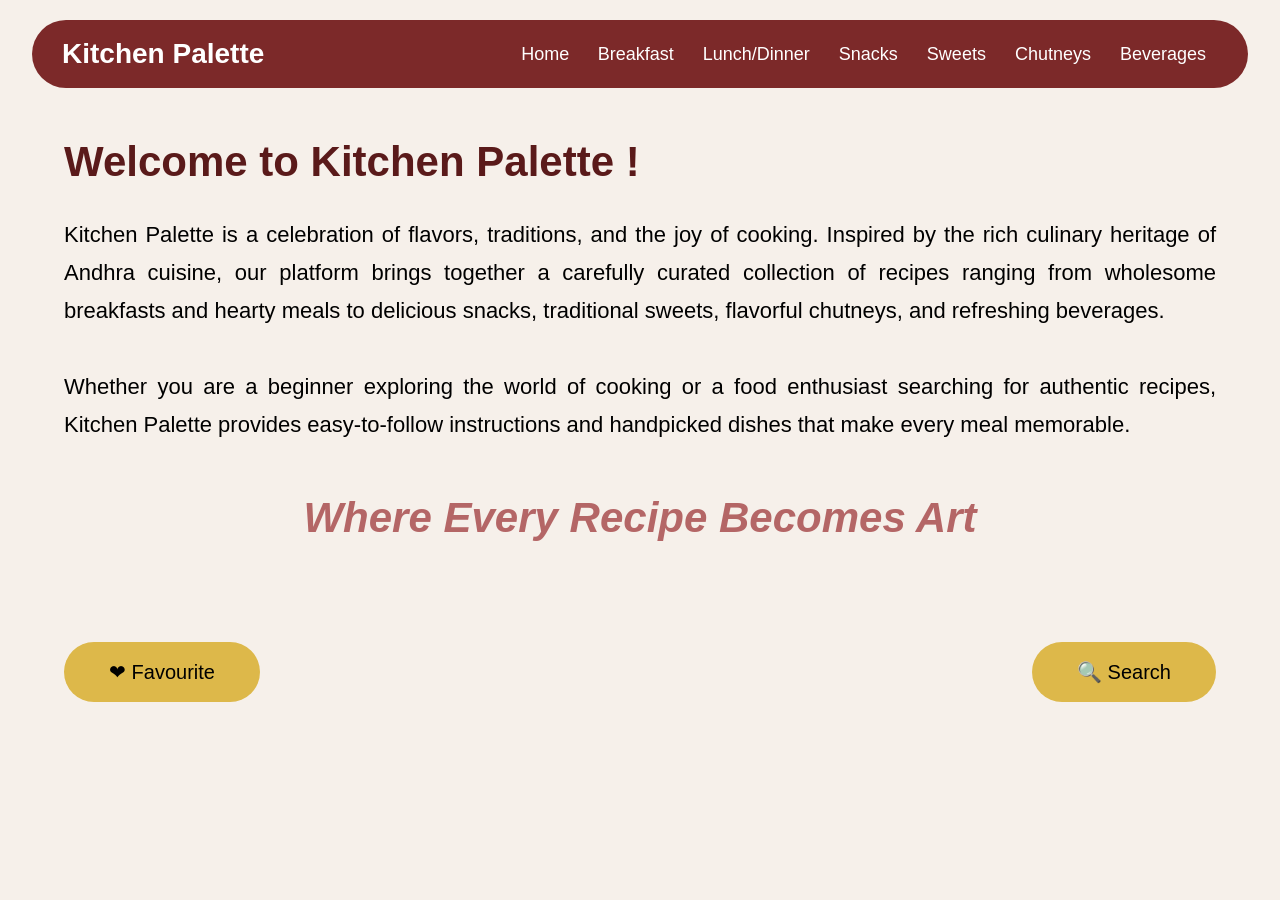
==== index.html @ da4d4ab0 "Initial commit: Kitchen Palette recipe website designed in Figma and developed using HTML, CSS, and " ====
<!DOCTYPE html>
<html>
<head>

    <title>Kitchen Palette</title>

    <link rel="stylesheet"
    href="css/style.css">

</head>

<body>

<header>

    <div class="logo">
        Kitchen Palette
    </div>

    <nav>

        <a href="index.html">Home</a>

        <a href="breakfast.html">
            Breakfast
        </a>

        <a href="lunch.html">
            Lunch/Dinner
        </a>

        <a href="snacks.html">
            Snacks
        </a>

        <a href="sweets.html">
            Sweets
        </a>

        <a href="chutneys.html">
            Chutneys
        </a>

        <a href="beverages.html">
            Beverages
        </a>

    </nav>

</header>

<div class="home-container">

    <h1>
        Welcome to Kitchen Palette !
    </h1>

    <p>

        Kitchen Palette is a celebration
        of flavors, traditions, and the joy
        of cooking. Inspired by the rich
        culinary heritage of Andhra cuisine,
        our platform brings together a
        carefully curated collection of
        recipes ranging from wholesome
        breakfasts and hearty meals to
        delicious snacks, traditional sweets,
        flavorful chutneys, and refreshing
        beverages.

        <br><br>

        Whether you are a beginner exploring
        the world of cooking or a food
        enthusiast searching for authentic
        recipes, Kitchen Palette provides
        easy-to-follow instructions and
        handpicked dishes that make every
        meal memorable.

    </p>

    <h2 class="quote">

        Where Every Recipe
        Becomes Art

    </h2>

    <div class="home-buttons">

        <button onclick="openFavorites()">

            ❤ Favourite

        </button>

        <button onclick="openSearch()">

            🔍 Search

        </button>

    </div>

</div>

<script src="js/search.js"></script>

</body>
</html>
---- css/style.css ----
*{
    margin:0;
    padding:0;
    box-sizing:border-box;
    font-family:Segoe UI,sans-serif;
}

body{
    background:#F6F0EA;
}

/* LOGIN & SIGNUP */

.auth-page{
    background:#7C2929;
    height:100vh;
    display:flex;
    justify-content:center;
    align-items:center;
}

.auth-container{
    width:420px;
    background:#FFF8F0;
    padding:40px;
    border-radius:30px;
}

.auth-container h1{
    text-align:center;
    color:#7C2929;
    margin-bottom:30px;
}

.input-group{
    margin-top:20px;
}

.input-group label{
    display:block;
    margin-bottom:8px;
}

.input-group input{
    width:100%;
    padding:14px;
    border:1px solid #ccc;
    border-radius:12px;
}

.small{
    color:gray;
    font-size:13px;
    margin-top:5px;
}

.auth-btn{
    width:100%;
    margin-top:30px;
    padding:15px;
    border:none;
    border-radius:30px;
    background:#DDB84A;
    font-size:18px;
    cursor:pointer;
}

.google-btn{
    width:100%;
    padding:15px;
    margin-top:15px;
    border-radius:30px;
    border:1px solid gray;
    background:white;
    cursor:pointer;
}

.bottom-text{
    text-align:center;
    margin-top:20px;
}

.bottom-text a{
    color:#7C2929;
    text-decoration:none;
}

/* NAVBAR */

header{
    width:95%;
    margin:20px auto;
    background:#7C2929;
    padding:18px 30px;
    border-radius:40px;

    display:flex;
    justify-content:space-between;
    align-items:center;
}

.logo{
    color:white;
    font-size:28px;
    font-weight:bold;
}

nav a{
    color:white;
    text-decoration:none;
    margin:0 12px;
    font-size:18px;
}

nav a:hover{
    color:#F2D15C;
}

/* HOME */

.home-container{
    width:90%;
    margin:auto;
    margin-top:50px;
}

.home-container h1{
    color:#5A1A1A;
    font-size:42px;
    margin-bottom:30px;
}

.home-container p{
    font-size:22px;
    line-height:38px;
    text-align:justify;
}

.quote{
    text-align:center;
    margin-top:50px;

    color:#B46666;

    font-size:42px;

    font-style:italic;
}

.home-buttons{
    display:flex;
    justify-content:space-between;
    margin-top:100px;
}

.home-buttons button{
    background:#DDB84A;

    border:none;

    padding:18px 45px;

    border-radius:40px;

    font-size:20px;

    cursor:pointer;
}

.home-buttons button:hover{
    transform:scale(1.05);
}


/* RECIPE PAGE */

.page-title{
    width:90%;
    margin:30px auto;
    color:#7C2929;
    font-size:40px;
}

.recipe-card{
    width:90%;
    margin:30px auto;
    background:#ffffff;
    border-radius:30px;
    padding:35px;
    box-shadow:0 5px 15px rgba(0,0,0,0.1);

    display:flex;
    justify-content:space-between;
    align-items:center;

    gap:50px;
}

.recipe-content{
    flex:1;
}

.recipe-content h2{
    color:#7C2929;
    font-size:48px;
    margin-bottom:30px;
}

.recipe-content h3{
    margin-top:25px;
    margin-bottom:10px;
    font-size:32px;
}

.recipe-content p{
    font-size:24px;
    line-height:40px;
    color:#444;
}

.recipe-image{
    width:380px;
}

.recipe-image img{
    width:100%;
    height:280px;
    object-fit:cover;
    border-radius:20px;
}

.recipe-card button{
    margin-top:30px;
    padding:18px 35px;
    border:none;
    border-radius:30px;
    background:#DDB84A;
    font-size:20px;
    cursor:pointer;
}

@media(max-width:900px){

    .recipe-card{
        flex-direction:column;
    }

    .recipe-image{
        width:100%;
    }
}

.search-container{
    width:90%;
    margin:30px auto;

    display:flex;
    justify-content:center;
    align-items:center;
    gap:15px;
}

.search-container input{
    width:400px;
    padding:15px;

    border:1px solid #ccc;
    border-radius:30px;

    font-size:16px;
}

.search-container button{
    padding:15px 25px;

    background:#DDB84A;

    border:none;

    border-radius:30px;

    cursor:pointer;

    font-size:16px;
}

.fav-btn{
    background:#7C2929;

    color:white;

    padding:15px 25px;

    border-radius:30px;

    text-decoration:none;
}
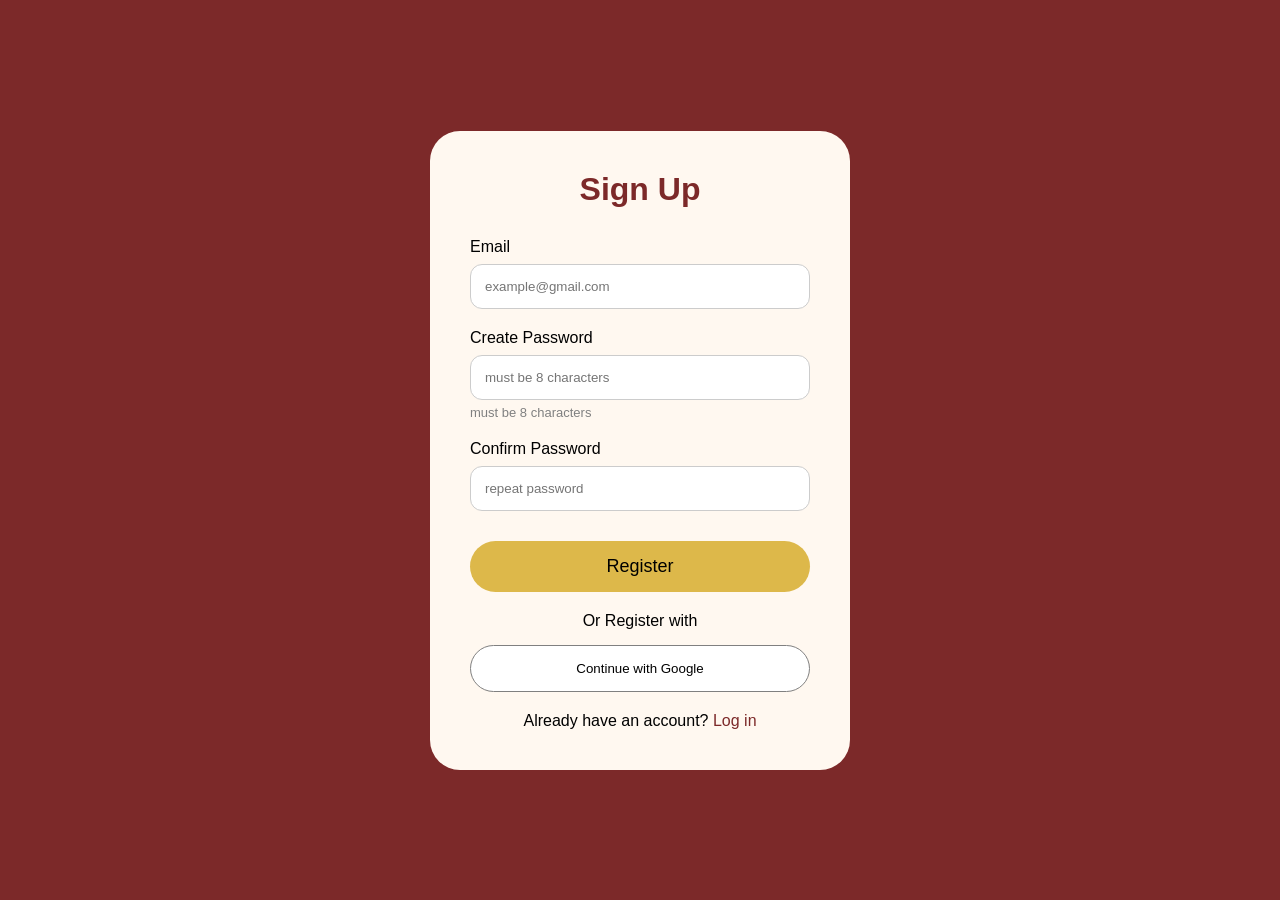
==== commit 4d877185: "Changed startup page to signup" ====
--- a/index.html
+++ b/index.html
@@ -2,111 +2,79 @@
 <html>
 <head>
 
-    <title>Kitchen Palette</title>
+<title>Sign Up</title>
 
-    <link rel="stylesheet"
-    href="css/style.css">
+<link rel="stylesheet"
+href="css/style.css">
 
 </head>
 
-<body>
+<body class="auth-page">
 
-<header>
+<div class="auth-container">
 
-    <div class="logo">
-        Kitchen Palette
+    <h1>Sign Up</h1>
+
+    <div class="input-group">
+        <label>Email</label>
+
+        <input
+        type="email"
+        id="email"
+        placeholder="example@gmail.com">
     </div>
 
-    <nav>
+    <div class="input-group">
+        <label>Create Password</label>
 
-        <a href="index.html">Home</a>
+        <input
+        type="password"
+        id="password"
+        placeholder="must be 8 characters">
 
-        <a href="breakfast.html">
-            Breakfast
-        </a>
+        <p class="small">
+            must be 8 characters
+        </p>
+    </div>
 
-        <a href="lunch.html">
-            Lunch/Dinner
-        </a>
+    <div class="input-group">
+        <label>Confirm Password</label>
 
-        <a href="snacks.html">
-            Snacks
-        </a>
+        <input
+        type="password"
+        id="confirm"
+        placeholder="repeat password">
+    </div>
 
-        <a href="sweets.html">
-            Sweets
-        </a>
+    <button
+    class="auth-btn"
+    onclick="signup()">
 
-        <a href="chutneys.html">
-            Chutneys
-        </a>
+        Register
 
-        <a href="beverages.html">
-            Beverages
-        </a>
+    </button>
 
-    </nav>
-
-</header>
-
-<div class="home-container">
-
-    <h1>
-        Welcome to Kitchen Palette !
-    </h1>
-
-    <p>
-
-        Kitchen Palette is a celebration
-        of flavors, traditions, and the joy
-        of cooking. Inspired by the rich
-        culinary heritage of Andhra cuisine,
-        our platform brings together a
-        carefully curated collection of
-        recipes ranging from wholesome
-        breakfasts and hearty meals to
-        delicious snacks, traditional sweets,
-        flavorful chutneys, and refreshing
-        beverages.
-
-        <br><br>
-
-        Whether you are a beginner exploring
-        the world of cooking or a food
-        enthusiast searching for authentic
-        recipes, Kitchen Palette provides
-        easy-to-follow instructions and
-        handpicked dishes that make every
-        meal memorable.
-
+    <p style="text-align:center;margin-top:20px;">
+        Or Register with
     </p>
 
-    <h2 class="quote">
+    <button class="google-btn">
+        Continue with Google
+    </button>
 
-        Where Every Recipe
-        Becomes Art
+    <div class="bottom-text">
 
-    </h2>
+        Already have an account?
 
-    <div class="home-buttons">
-
-        <button onclick="openFavorites()">
-
-            ❤ Favourite
-
-        </button>
-
-        <button onclick="openSearch()">
-
-            🔍 Search
-
-        </button>
+        <a href="login.html">
+            Log in
+        </a>
 
     </div>
 
 </div>
 
-<script src="js/search.js"></script>
+<script src="js/auth.js"></script>
 
 </body>
 </html>
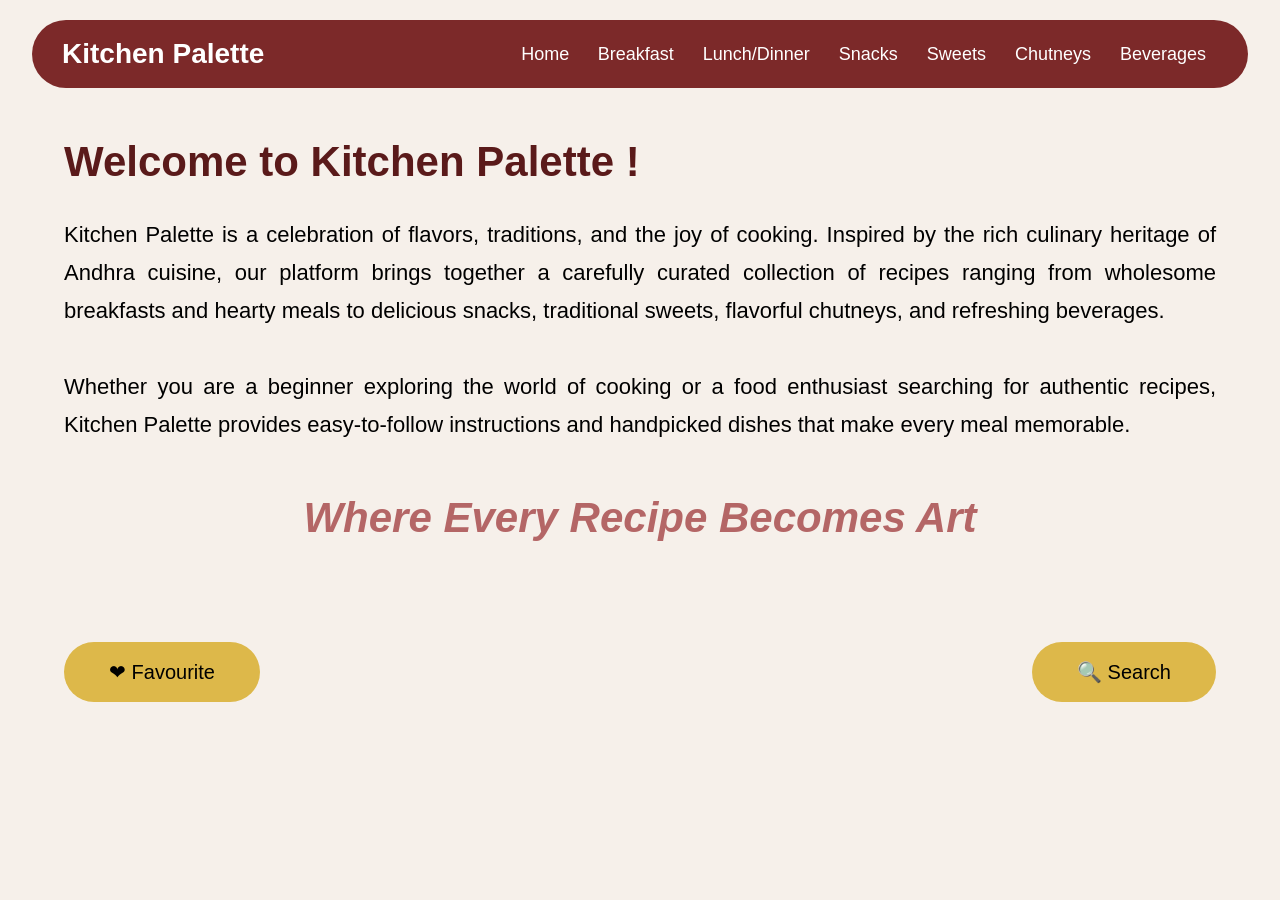
==== commit 6566513d: "Update and rename home.html to index.html" ====
--- a/index.html
+++ b/index.html
@@ -2,79 +2,110 @@
 <html>
 <head>
 
-<title>Sign Up</title>
+    <title>Kitchen Palette</title>
 
-<link rel="stylesheet"
-href="css/style.css">
+    <link rel="stylesheet"
+    href="css/style.css">
 
 </head>
 
-<body class="auth-page">
+<body>
 
-<div class="auth-container">
+<header>
 
-    <h1>Sign Up</h1>
-
-    <div class="input-group">
-        <label>Email</label>
-
-        <input
-        type="email"
-        id="email"
-        placeholder="example@gmail.com">
+    <div class="logo">
+        Kitchen Palette
     </div>
 
-    <div class="input-group">
-        <label>Create Password</label>
+    <nav>
 
-        <input
-        type="password"
-        id="password"
-        placeholder="must be 8 characters">
+        <a href="index.html">Home</a>
 
-        <p class="small">
-            must be 8 characters
-        </p>
-    </div>
+        <a href="breakfast.html">
+            Breakfast
+        </a>
 
-    <div class="input-group">
-        <label>Confirm Password</label>
+        <a href="lunch.html">
+            Lunch/Dinner
+        </a>
 
-        <input
-        type="password"
-        id="confirm"
-        placeholder="repeat password">
-    </div>
+        <a href="snacks.html">
+            Snacks
+        </a>
 
-    <button
-    class="auth-btn"
-    onclick="signup()">
+        <a href="sweets.html">
+            Sweets
+        </a>
 
-        Register
+        <a href="chutneys.html">
+            Chutneys
+        </a>
 
+        <a href="beverages.html">
+            Beverages
+        </a>
+
+    </nav>
+
+</header>
+
+<div class="home-container">
+
+    <h1>
+        Welcome to Kitchen Palette !
+    </h1>
+
+    <p>
+
+        Kitchen Palette is a celebration
+        of flavors, traditions, and the joy
+        of cooking. Inspired by the rich
+        culinary heritage of Andhra cuisine,
+        our platform brings together a
+        carefully curated collection of
+        recipes ranging from wholesome
+        breakfasts and hearty meals to
+        delicious snacks, traditional sweets,
+        flavorful chutneys, and refreshing
+        beverages.
+
+        <br><br>
+
+        Whether you are a beginner exploring
+        the world of cooking or a food
+        enthusiast searching for authentic
+        recipes, Kitchen Palette provides
+        easy-to-follow instructions and
+        handpicked dishes that make every
+        meal memorable.
+
+    </p>
+
+    <h2 class="quote">
+
+        Where Every Recipe
+        Becomes Art
+
+    </h2>
+
+    <div class="home-buttons">
+
+       <button onclick="window.location.href='favorites.html'">
+        ❤ Favourite
     </button>
 
-    <p style="text-align:center;margin-top:20px;">
-        Or Register with
-    </p>
-
-    <button class="google-btn">
-        Continue with Google
+    <button onclick="searchRecipe()">
+        🔍 Search
     </button>
-
-    <div class="bottom-text">
-
-        Already have an account?
-
-        <a href="login.html">
-            Log in
-        </a>
 
     </div>
 
+   
+
 </div>
 
-<script src="js/auth.js"></script>
+<script src="js/search.js"></script>
+<script src="js/favourites.js"></script>
 
 </body>
-</html>+</html>
--- a/css/style.css
+++ b/css/style.css
@@ -86,8 +86,10 @@
 }
 
 /* NAVBAR */
-
 header{
+    position:sticky;
+    top:0;
+
     width:95%;
     margin:20px auto;
     background:#7C2929;
@@ -97,6 +99,8 @@
     display:flex;
     justify-content:space-between;
     align-items:center;
+
+    z-index:1000;
 }
 
 .logo{
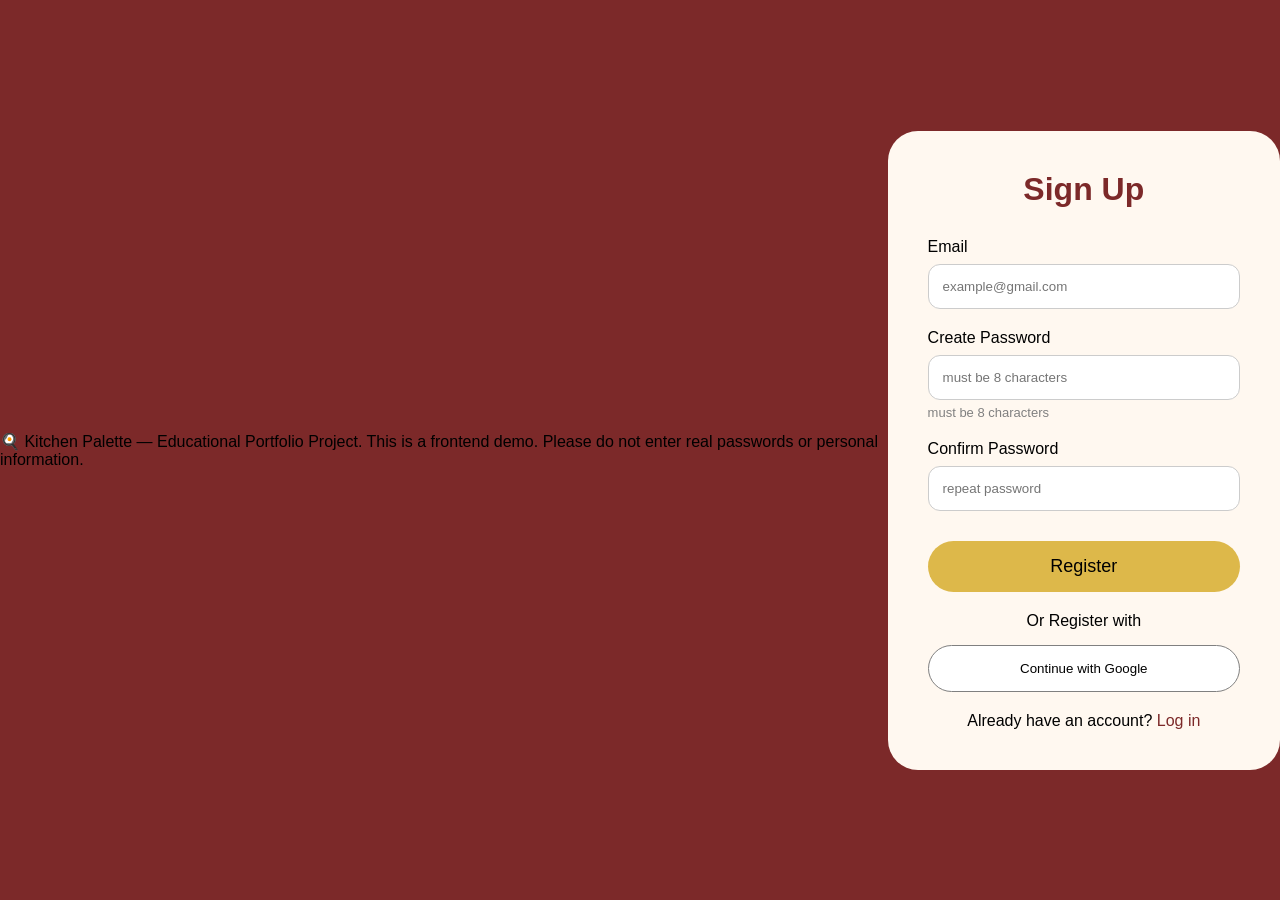
==== commit 752b0ecc: "Update and rename index1.html to index.html" ====
--- a/index.html
+++ b/index.html
@@ -2,110 +2,84 @@
 <html>
 <head>
 
-    <title>Kitchen Palette</title>
+<title>Sign Up</title>
 
-    <link rel="stylesheet"
-    href="css/style.css">
+<link rel="stylesheet"
+href="css/style.css">
 
 </head>
 
-<body>
+<body class="auth-page">
+    <div class="project-notice">
+  🍳 Kitchen Palette — Educational Portfolio Project.
+  This is a frontend demo. Please do not enter real passwords
+  or personal information.
+</div>
 
-<header>
+<div class="auth-container">
 
-    <div class="logo">
-        Kitchen Palette
+    <h1>Sign Up</h1>
+
+    <div class="input-group">
+        <label>Email</label>
+
+        <input
+        type="email"
+        id="email"
+        placeholder="example@gmail.com">
     </div>
 
-    <nav>
+    <div class="input-group">
+        <label>Create Password</label>
 
-        <a href="index.html">Home</a>
+        <input
+        type="password"
+        id="password"
+        placeholder="must be 8 characters">
 
-        <a href="breakfast.html">
-            Breakfast
-        </a>
+        <p class="small">
+            must be 8 characters
+        </p>
+    </div>
 
-        <a href="lunch.html">
-            Lunch/Dinner
-        </a>
+    <div class="input-group">
+        <label>Confirm Password</label>
 
-        <a href="snacks.html">
-            Snacks
-        </a>
+        <input
+        type="password"
+        id="confirm"
+        placeholder="repeat password">
+    </div>
 
-        <a href="sweets.html">
-            Sweets
-        </a>
+    <button
+    class="auth-btn"
+    onclick="signup()">
 
-        <a href="chutneys.html">
-            Chutneys
-        </a>
+        Register
 
-        <a href="beverages.html">
-            Beverages
-        </a>
+    </button>
 
-    </nav>
-
-</header>
-
-<div class="home-container">
-
-    <h1>
-        Welcome to Kitchen Palette !
-    </h1>
-
-    <p>
-
-        Kitchen Palette is a celebration
-        of flavors, traditions, and the joy
-        of cooking. Inspired by the rich
-        culinary heritage of Andhra cuisine,
-        our platform brings together a
-        carefully curated collection of
-        recipes ranging from wholesome
-        breakfasts and hearty meals to
-        delicious snacks, traditional sweets,
-        flavorful chutneys, and refreshing
-        beverages.
-
-        <br><br>
-
-        Whether you are a beginner exploring
-        the world of cooking or a food
-        enthusiast searching for authentic
-        recipes, Kitchen Palette provides
-        easy-to-follow instructions and
-        handpicked dishes that make every
-        meal memorable.
-
+    <p style="text-align:center;margin-top:20px;">
+        Or Register with
     </p>
 
-    <h2 class="quote">
-
-        Where Every Recipe
-        Becomes Art
-
-    </h2>
-
-    <div class="home-buttons">
-
-       <button onclick="window.location.href='favorites.html'">
-        ❤ Favourite
+    <button class="google-btn">
+        Continue with Google
     </button>
 
-    <button onclick="searchRecipe()">
-        🔍 Search
-    </button>
+    <div class="bottom-text">
+
+        Already have an account?
+
+        <a href="login.html">
+            Log in
+        </a>
 
     </div>
 
-   
-
 </div>
 
-<script src="js/search.js"></script>
-<script src="js/favourites.js"></script>
+<script src="js/auth.js"></script>
 
 </body>
 </html>
